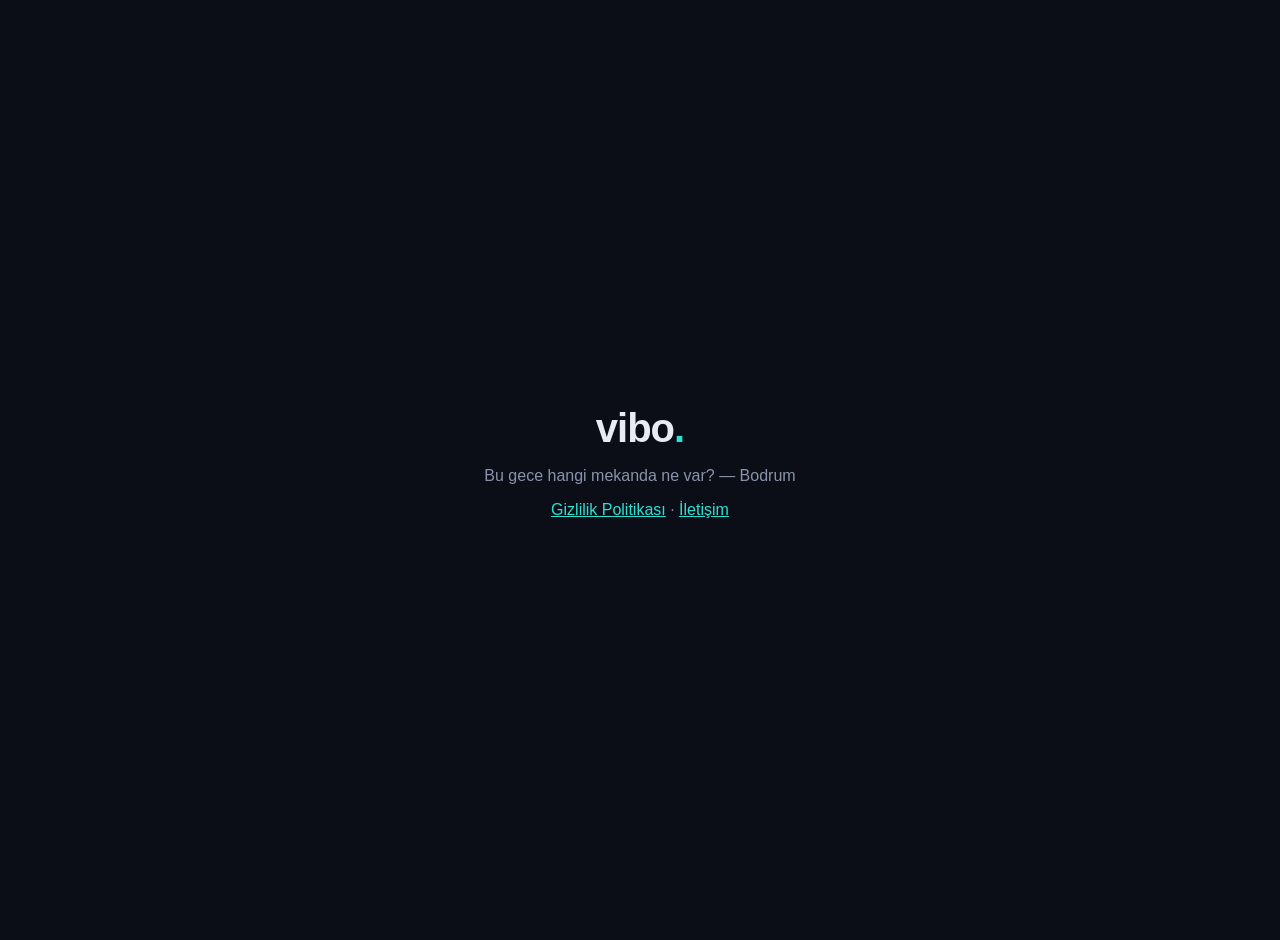
==== index.html @ 3093737c "Vibo site: gizlilik politikası" ====
<!doctype html>
<html lang="tr">
<head>
<meta charset="utf-8">
<meta name="viewport" content="width=device-width, initial-scale=1">
<title>Vibo</title>
<style>
  :root { color-scheme: light dark; }
  body {
    margin: 0; min-height: 100vh; display: grid; place-items: center;
    background: #0b0e17; color: #e8ebf4;
    font-family: -apple-system, "Segoe UI", Roboto, "Helvetica Neue", Arial, sans-serif;
    text-align: center; padding: 20px;
  }
  h1 { font-size: 40px; margin: 0; letter-spacing: -1px; }
  .dot { color: #2de1d2; }
  p { color: #8a93ab; }
  a { color: #2de1d2; }
</style>
</head>
<body>
  <main>
    <h1>vibo<span class="dot">.</span></h1>
    <p>Bu gece hangi mekanda ne var? — Bodrum</p>
    <p><a href="gizlilik-politikasi.html">Gizlilik Politikası</a> · <a href="mailto:h.emredemirel@gmail.com">İletişim</a></p>
  </main>
</body>
</html>
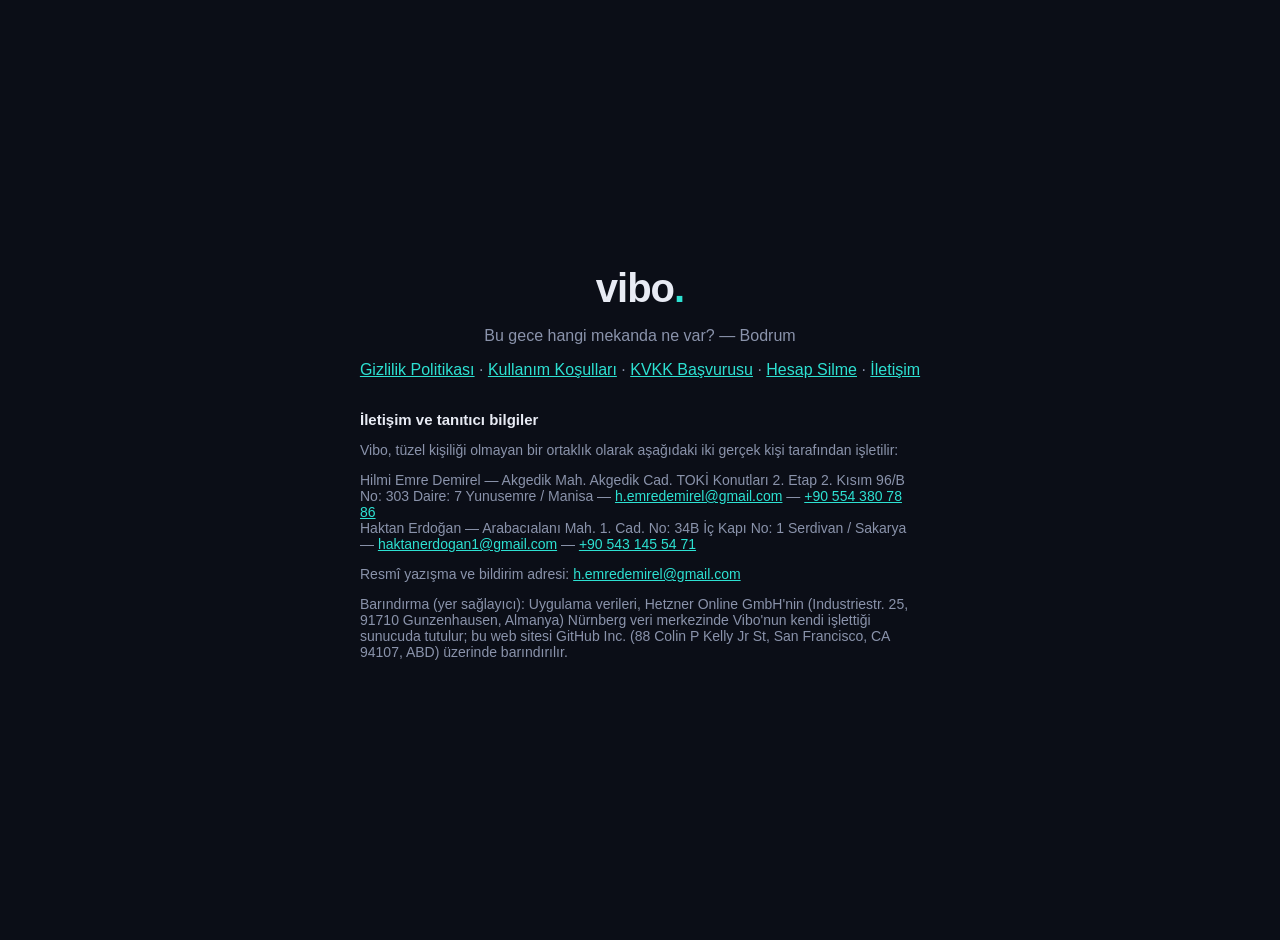
==== commit 55bb4974: "Yasal sayfalar 2026-10-05: Hetzner barındırma, adresler, telefonlar, Türkçe e-posta şablonları" ====
--- a/index.html
+++ b/index.html
@@ -16,13 +16,30 @@
   .dot { color: #2de1d2; }
   p { color: #8a93ab; }
   a { color: #2de1d2; }
+  section { max-width: 560px; margin: 32px auto 0; text-align: left; font-size: 14px; color: #8a93ab; }
+  section h2 { font-size: 15px; color: #e8ebf4; }
 </style>
 </head>
 <body>
   <main>
     <h1>vibo<span class="dot">.</span></h1>
     <p>Bu gece hangi mekanda ne var? — Bodrum</p>
-    <p><a href="gizlilik-politikasi.html">Gizlilik Politikası</a> · <a href="mailto:h.emredemirel@gmail.com">İletişim</a></p>
+    <p><a href="gizlilik-politikasi.html">Gizlilik Politikası</a> · <a href="kullanim-kosullari.html">Kullanım Koşulları</a> ·
+      <a href="kvkk-basvuru.html">KVKK Başvurusu</a> · <a href="hesap-silme.html">Hesap Silme</a> ·
+      <a href="#iletisim">İletişim</a></p>
+
+    <section id="iletisim">
+      <h2>İletişim ve tanıtıcı bilgiler</h2>
+      <p>Vibo, tüzel kişiliği olmayan bir ortaklık olarak aşağıdaki iki gerçek kişi tarafından işletilir:</p>
+      <p>Hilmi Emre Demirel — Akgedik Mah. Akgedik Cad. TOKİ Konutları 2. Etap 2. Kısım 96/B No: 303 Daire: 7 Yunusemre / Manisa —
+        <a href="mailto:h.emredemirel@gmail.com">h.emredemirel@gmail.com</a> — <a href="tel:+905543807886">+90 554 380 78 86</a><br>
+        Haktan Erdoğan — Arabacıalanı Mah. 1. Cad. No: 34B İç Kapı No: 1 Serdivan / Sakarya —
+        <a href="mailto:haktanerdogan1@gmail.com">haktanerdogan1@gmail.com</a> — <a href="tel:+905431455471">+90 543 145 54 71</a></p>
+      <p>Resmî yazışma ve bildirim adresi: <a href="mailto:h.emredemirel@gmail.com">h.emredemirel@gmail.com</a></p>
+      <p>Barındırma (yer sağlayıcı): Uygulama verileri, Hetzner Online GmbH'nin (Industriestr. 25, 91710 Gunzenhausen,
+        Almanya) Nürnberg veri merkezinde Vibo'nun kendi işlettiği sunucuda tutulur;
+        bu web sitesi GitHub Inc. (88 Colin P Kelly Jr St, San Francisco, CA 94107, ABD) üzerinde barındırılır.</p>
+    </section>
   </main>
 </body>
 </html>
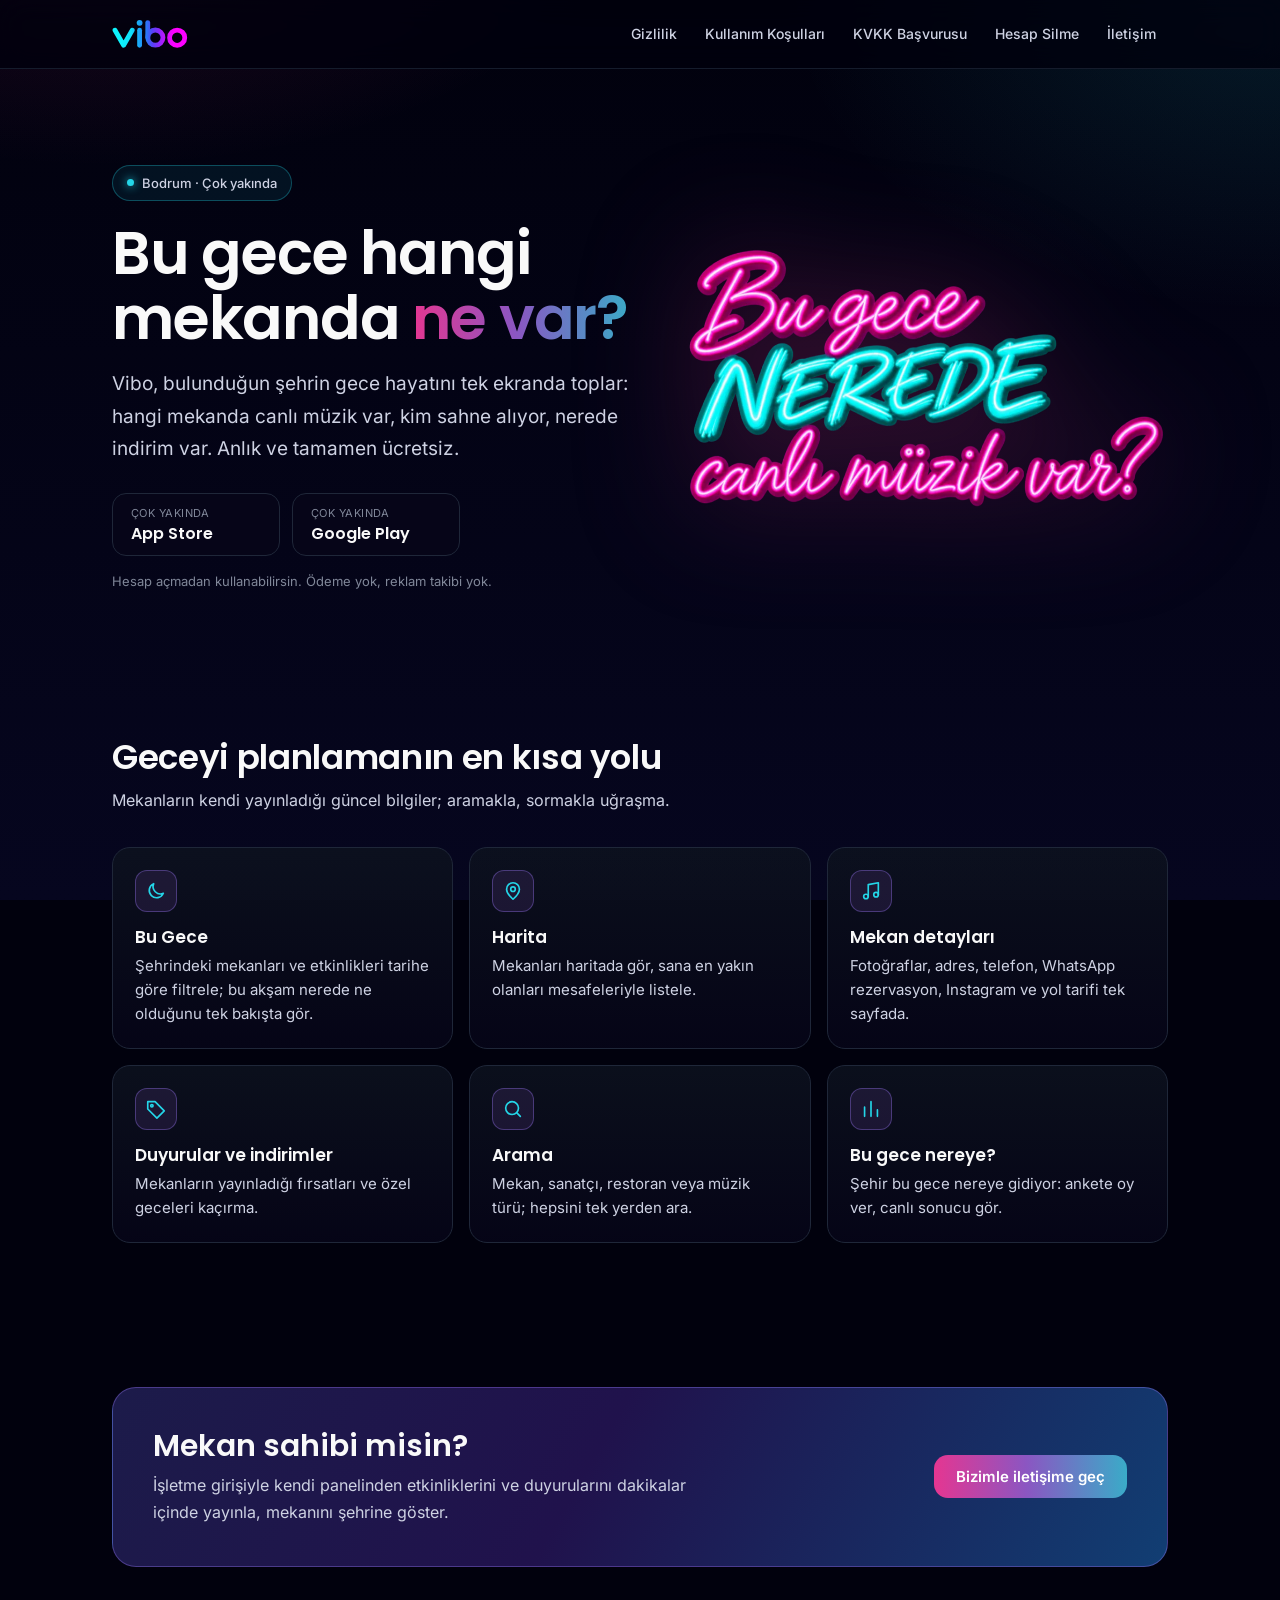
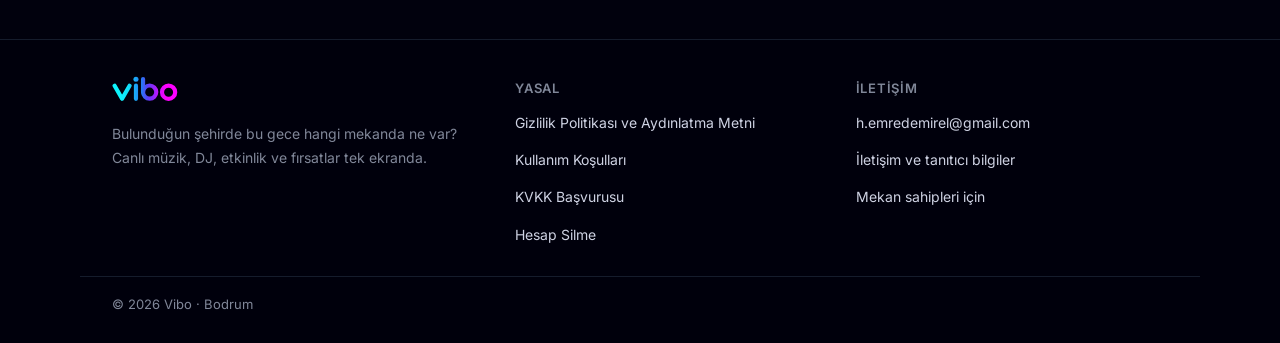
==== commit 8c3ae5ac: "Site yeniden tasarlandı: ortak tasarım, yeni ana sayfa ve iletişim sayfası" ====
--- a/index.html
+++ b/index.html
@@ -3,43 +3,85 @@
 <head>
 <meta charset="utf-8">
 <meta name="viewport" content="width=device-width, initial-scale=1">
-<title>Vibo</title>
-<style>
-  :root { color-scheme: light dark; }
-  body {
-    margin: 0; min-height: 100vh; display: grid; place-items: center;
-    background: #0b0e17; color: #e8ebf4;
-    font-family: -apple-system, "Segoe UI", Roboto, "Helvetica Neue", Arial, sans-serif;
-    text-align: center; padding: 20px;
-  }
-  h1 { font-size: 40px; margin: 0; letter-spacing: -1px; }
-  .dot { color: #2de1d2; }
-  p { color: #8a93ab; }
-  a { color: #2de1d2; }
-  section { max-width: 560px; margin: 32px auto 0; text-align: left; font-size: 14px; color: #8a93ab; }
-  section h2 { font-size: 15px; color: #e8ebf4; }
-</style>
+<meta name="theme-color" content="#01010d">
+<title>Vibo — Bu gece hangi mekanda ne var?</title>
+<meta name="description" content="Vibo, bulunduğun şehirde bu gece hangi mekanda ne olduğunu gösterir: canlı müzik, DJ, etkinlik ve indirimler. Kullanıcılar için ücretsiz.">
+<link rel="icon" type="image/png" href="assets/icon-48.png">
+<link rel="apple-touch-icon" href="assets/icon-180.png">
+<link rel="stylesheet" href="assets/site.css">
 </head>
 <body>
-  <main>
-    <h1>vibo<span class="dot">.</span></h1>
-    <p>Bu gece hangi mekanda ne var? — Bodrum</p>
-    <p><a href="gizlilik-politikasi.html">Gizlilik Politikası</a> · <a href="kullanim-kosullari.html">Kullanım Koşulları</a> ·
-      <a href="kvkk-basvuru.html">KVKK Başvurusu</a> · <a href="hesap-silme.html">Hesap Silme</a> ·
-      <a href="#iletisim">İletişim</a></p>
+<header class="site-header">
+  <div class="bar">
+    <a class="logo" href="index.html" aria-label="Vibo ana sayfa"><img src="assets/logo.svg" alt="Vibo" width="76" height="30"></a>
+    <nav class="site-nav" aria-label="Site"><a href="gizlilik-politikasi.html">Gizlilik</a><a href="kullanim-kosullari.html">Kullanım Koşulları</a><a href="kvkk-basvuru.html">KVKK Başvurusu</a><a href="hesap-silme.html">Hesap Silme</a><a href="iletisim.html">İletişim</a></nav>
+  </div>
+</header>
+<main>
+  <div class="wrap">
+    <section class="hero">
+      <div>
+        <span class="chip">Bodrum · Çok yakında</span>
+        <h1>Bu gece hangi mekanda <span class="grad">ne var?</span></h1>
+        <p class="lead">Vibo, bulunduğun şehrin gece hayatını tek ekranda toplar: hangi mekanda canlı müzik var, kim sahne alıyor, nerede indirim var. Anlık ve tamamen ücretsiz.</p>
+        <div class="stores" aria-label="Mağazalar">
+          <div class="store"><small>Çok yakında</small><span>App Store</span></div>
+          <div class="store"><small>Çok yakında</small><span>Google Play</span></div>
+        </div>
+        <p class="note">Hesap açmadan kullanabilirsin. Ödeme yok, reklam takibi yok.</p>
+      </div>
+      <div class="hero-art"><img src="assets/hero.webp" width="900" height="506" alt="Bu gece nerede canlı müzik var?"></div>
+    </section>
 
-    <section id="iletisim">
-      <h2>İletişim ve tanıtıcı bilgiler</h2>
-      <p>Vibo, tüzel kişiliği olmayan bir ortaklık olarak aşağıdaki iki gerçek kişi tarafından işletilir:</p>
-      <p>Hilmi Emre Demirel — Akgedik Mah. Akgedik Cad. TOKİ Konutları 2. Etap 2. Kısım 96/B No: 303 Daire: 7 Yunusemre / Manisa —
-        <a href="mailto:h.emredemirel@gmail.com">h.emredemirel@gmail.com</a> — <a href="tel:+905543807886">+90 554 380 78 86</a><br>
-        Haktan Erdoğan — Arabacıalanı Mah. 1. Cad. No: 34B İç Kapı No: 1 Serdivan / Sakarya —
-        <a href="mailto:haktanerdogan1@gmail.com">haktanerdogan1@gmail.com</a> — <a href="tel:+905431455471">+90 543 145 54 71</a></p>
-      <p>Resmî yazışma ve bildirim adresi: <a href="mailto:h.emredemirel@gmail.com">h.emredemirel@gmail.com</a></p>
-      <p>Barındırma (yer sağlayıcı): Uygulama verileri, Hetzner Online GmbH'nin (Industriestr. 25, 91710 Gunzenhausen,
-        Almanya) Nürnberg veri merkezinde Vibo'nun kendi işlettiği sunucuda tutulur;
-        bu web sitesi GitHub Inc. (88 Colin P Kelly Jr St, San Francisco, CA 94107, ABD) üzerinde barındırılır.</p>
+    <section class="section" id="ozellikler">
+      <h2>Geceyi planlamanın en kısa yolu</h2>
+      <p class="sub">Mekanların kendi yayınladığı güncel bilgiler; aramakla, sormakla uğraşma.</p>
+      <div class="cards">
+      <article class="card"><div class="ico"><svg viewBox="0 0 24 24" fill="none" stroke="currentColor" stroke-width="1.8" stroke-linecap="round" stroke-linejoin="round" aria-hidden="true"><path d="M20 14.5A8 8 0 0 1 9.5 4a8 8 0 1 0 10.5 10.5Z"/></svg></div><h3>Bu Gece</h3><p>Şehrindeki mekanları ve etkinlikleri tarihe göre filtrele; bu akşam nerede ne olduğunu tek bakışta gör.</p></article>
+      <article class="card"><div class="ico"><svg viewBox="0 0 24 24" fill="none" stroke="currentColor" stroke-width="1.8" stroke-linecap="round" stroke-linejoin="round" aria-hidden="true"><path d="M12 21s7-6.2 7-11a7 7 0 1 0-14 0c0 4.8 7 11 7 11Z"/><circle cx="12" cy="10" r="2.5"/></svg></div><h3>Harita</h3><p>Mekanları haritada gör, sana en yakın olanları mesafeleriyle listele.</p></article>
+      <article class="card"><div class="ico"><svg viewBox="0 0 24 24" fill="none" stroke="currentColor" stroke-width="1.8" stroke-linecap="round" stroke-linejoin="round" aria-hidden="true"><path d="M9 18V5l11-2v13"/><circle cx="6.5" cy="18" r="2.5"/><circle cx="17.5" cy="16" r="2.5"/></svg></div><h3>Mekan detayları</h3><p>Fotoğraflar, adres, telefon, WhatsApp rezervasyon, Instagram ve yol tarifi tek sayfada.</p></article>
+      <article class="card"><div class="ico"><svg viewBox="0 0 24 24" fill="none" stroke="currentColor" stroke-width="1.8" stroke-linecap="round" stroke-linejoin="round" aria-hidden="true"><path d="M3 12V4h8l10 10-8 8L3 12Z"/><circle cx="7.5" cy="8.5" r="1.3"/></svg></div><h3>Duyurular ve indirimler</h3><p>Mekanların yayınladığı fırsatları ve özel geceleri kaçırma.</p></article>
+      <article class="card"><div class="ico"><svg viewBox="0 0 24 24" fill="none" stroke="currentColor" stroke-width="1.8" stroke-linecap="round" stroke-linejoin="round" aria-hidden="true"><circle cx="11" cy="11" r="7"/><path d="m20 20-3.5-3.5"/></svg></div><h3>Arama</h3><p>Mekan, sanatçı, restoran veya müzik türü; hepsini tek yerden ara.</p></article>
+      <article class="card"><div class="ico"><svg viewBox="0 0 24 24" fill="none" stroke="currentColor" stroke-width="1.8" stroke-linecap="round" stroke-linejoin="round" aria-hidden="true"><path d="M5 20V10M12 20V4M19 20v-7"/></svg></div><h3>Bu gece nereye?</h3><p>Şehir bu gece nereye gidiyor: ankete oy ver, canlı sonucu gör.</p></article>
+      </div>
     </section>
-  </main>
+
+    <section class="section" id="isletme">
+      <div class="band">
+        <div>
+          <h2>Mekan sahibi misin?</h2>
+          <p>İşletme girişiyle kendi panelinden etkinliklerini ve duyurularını dakikalar içinde yayınla, mekanını şehrine göster.</p>
+        </div>
+        <a class="btn" href="mailto:h.emredemirel@gmail.com?subject=Vibo%20i%C5%9Fletme%20ba%C5%9Fvurusu">Bizimle iletişime geç</a>
+      </div>
+    </section>
+  </div>
+</main>
+<footer class="site-footer">
+  <div class="inner">
+    <div>
+      <a class="logo" href="index.html" aria-label="Vibo ana sayfa"><img src="assets/logo.svg" alt="Vibo" width="66" height="26"></a>
+      <p>Bulunduğun şehirde bu gece hangi mekanda ne var? Canlı müzik, DJ, etkinlik ve fırsatlar tek ekranda.</p>
+    </div>
+    <div>
+      <h4>Yasal</h4>
+      <ul>
+        <li><a href="gizlilik-politikasi.html">Gizlilik Politikası ve Aydınlatma Metni</a></li>
+        <li><a href="kullanim-kosullari.html">Kullanım Koşulları</a></li>
+        <li><a href="kvkk-basvuru.html">KVKK Başvurusu</a></li>
+        <li><a href="hesap-silme.html">Hesap Silme</a></li>
+      </ul>
+    </div>
+    <div>
+      <h4>İletişim</h4>
+      <ul>
+        <li><a href="mailto:h.emredemirel@gmail.com">h.emredemirel@gmail.com</a></li>
+        <li><a href="iletisim.html">İletişim ve tanıtıcı bilgiler</a></li>
+        <li><a href="iletisim.html#isletme">Mekan sahipleri için</a></li>
+      </ul>
+    </div>
+  </div>
+  <div class="legal">© 2026 Vibo · Bodrum</div>
+</footer>
 </body>
 </html>
--- a/assets/site.css
+++ b/assets/site.css
@@ -0,0 +1,263 @@
+/* Vibo web sitesi ortak stili. Renk ve tipografi uygulamadaki tasarım sistemiyle aynıdır
+   (vibo-react-native/src/theme/tokens.js). Tüm kaynaklar bu siteden sunulur; üçüncü taraf istek yoktur. */
+
+@font-face { font-family: "Poppins"; font-weight: 500; font-display: swap; src: url("fonts/poppins-500.woff2") format("woff2"); }
+@font-face { font-family: "Poppins"; font-weight: 600; font-display: swap; src: url("fonts/poppins-600.woff2") format("woff2"); }
+@font-face { font-family: "Inter"; font-weight: 400; font-display: swap; src: url("fonts/inter-400.woff2") format("woff2"); }
+@font-face { font-family: "Inter"; font-weight: 500; font-display: swap; src: url("fonts/inter-500.woff2") format("woff2"); }
+@font-face { font-family: "Inter"; font-weight: 600; font-display: swap; src: url("fonts/inter-600.woff2") format("woff2"); }
+
+:root {
+  color-scheme: dark;
+  --bg: #01010d;
+  --bg-end: #06061f;
+  --surface: #0c111e;
+  --surface-deep: #060518;
+  --elevated: #191727;
+  --line: #1f2739;
+  --line-soft: #151c2c;
+  --text: #f9f9f9;
+  --body: #ced2e3;
+  --muted: #808799;
+  --cyan: #24d6e8;
+  --pink: #fd5595;
+  --purple: #9058c2;
+  --danger: #ff5c7a;
+  --success: #10b981;
+  --brand: linear-gradient(90deg, #e53691 0%, #8b56c2 48%, #3aabc8 100%);
+  --display: "Poppins", -apple-system, "Segoe UI", Roboto, "Helvetica Neue", Arial, sans-serif;
+  --sans: "Inter", -apple-system, "Segoe UI", Roboto, "Helvetica Neue", Arial, sans-serif;
+  --gutter: clamp(16px, 4vw, 32px);
+}
+
+* { box-sizing: border-box; }
+[hidden] { display: none !important; }
+
+html { -webkit-text-size-adjust: 100%; scroll-behavior: smooth; scroll-padding-top: 88px; }
+body {
+  margin: 0;
+  min-height: 100vh;
+  display: flex;
+  flex-direction: column;
+  background:
+    radial-gradient(900px 520px at 8% -8%, rgba(229, 54, 145, 0.16), transparent 62%),
+    radial-gradient(820px 520px at 100% 0%, rgba(36, 214, 232, 0.12), transparent 60%),
+    linear-gradient(180deg, var(--bg) 0%, var(--bg-end) 100%) fixed;
+  background-color: var(--bg);
+  color: var(--body);
+  font-family: var(--sans);
+  font-size: 16px;
+  line-height: 1.7;
+  -webkit-font-smoothing: antialiased;
+}
+
+a { color: var(--cyan); text-decoration-thickness: 1px; text-underline-offset: 3px; }
+a:hover { color: #7be9f4; }
+:focus-visible { outline: 2px solid var(--cyan); outline-offset: 3px; border-radius: 6px; }
+strong { color: var(--text); font-weight: 600; }
+code { font-size: 0.88em; background: var(--surface); border: 1px solid var(--line); border-radius: 6px; padding: 1px 6px; }
+
+/* ---------- Üst çubuk ---------- */
+.site-header {
+  position: sticky; top: 0; z-index: 10;
+  background: rgba(1, 1, 13, 0.78);
+  -webkit-backdrop-filter: blur(14px); backdrop-filter: blur(14px);
+  border-bottom: 1px solid var(--line-soft);
+}
+.site-header .bar {
+  max-width: 1120px; margin: 0 auto; padding: 14px var(--gutter);
+  display: flex; align-items: center; justify-content: space-between; gap: 16px;
+}
+.logo { display: inline-flex; align-items: center; }
+.logo img { display: block; height: 30px; width: auto; }
+.site-nav { display: flex; align-items: center; gap: 4px; overflow-x: auto; scrollbar-width: none; }
+.site-nav::-webkit-scrollbar { display: none; }
+.site-nav a {
+  color: var(--body); text-decoration: none; font-size: 14px; font-weight: 500;
+  padding: 8px 12px; border-radius: 999px; white-space: nowrap;
+}
+.site-nav a:hover { color: var(--text); background: rgba(255, 255, 255, 0.06); }
+.site-nav a[aria-current="page"] { color: var(--text); background: var(--elevated); }
+
+/* ---------- Butonlar ve etiketler ---------- */
+.btn {
+  display: inline-flex; align-items: center; justify-content: center; gap: 8px;
+  font: 600 15px/1 var(--sans); color: #fff; text-decoration: none;
+  padding: 14px 22px; border-radius: 14px; border: 0; cursor: pointer;
+  background: var(--brand);
+}
+.btn:hover { color: #fff; filter: brightness(1.08); }
+.btn.ghost { background: transparent; color: var(--text); border: 1px solid var(--line); }
+.btn.ghost:hover { border-color: var(--cyan); }
+.chip {
+  display: inline-flex; align-items: center; gap: 8px;
+  font-size: 13px; font-weight: 500; color: var(--body);
+  padding: 6px 14px; border-radius: 999px;
+  background: rgba(36, 214, 232, 0.08); border: 1px solid rgba(36, 214, 232, 0.3);
+}
+.chip::before { content: ""; width: 7px; height: 7px; border-radius: 50%; background: var(--cyan); box-shadow: 0 0 10px var(--cyan); }
+.grad {
+  background: var(--brand); -webkit-background-clip: text; background-clip: text;
+  -webkit-text-fill-color: transparent; color: transparent;
+}
+
+/* ---------- Ana sayfa ---------- */
+.wrap { width: 100%; max-width: 1120px; margin: 0 auto; padding: 0 var(--gutter); }
+.hero { display: grid; grid-template-columns: 1.05fr 0.95fr; align-items: center; gap: 40px; padding: clamp(40px, 8vw, 96px) 0 clamp(40px, 6vw, 72px); }
+.hero h1 {
+  font-family: var(--display); font-weight: 600; color: var(--text);
+  font-size: clamp(34px, 5.4vw, 60px); line-height: 1.08; letter-spacing: -0.02em; margin: 20px 0 18px;
+}
+.hero .lead { font-size: clamp(16px, 1.6vw, 19px); max-width: 34em; margin: 0 0 28px; }
+.hero-art img { display: block; width: 100%; height: auto; filter: drop-shadow(0 0 60px rgba(229, 54, 145, 0.25)); }
+.stores { display: flex; flex-wrap: wrap; gap: 12px; }
+.store {
+  display: inline-flex; flex-direction: column; justify-content: center; min-width: 168px;
+  padding: 10px 18px; border-radius: 14px; background: var(--surface-deep); border: 1px solid var(--line);
+}
+.store small { font-size: 11px; color: var(--muted); letter-spacing: 0.04em; text-transform: uppercase; }
+.store span { font: 600 16px/1.4 var(--display); color: var(--text); }
+.note { font-size: 13px; color: var(--muted); margin: 14px 0 0; }
+
+.section { padding: clamp(36px, 6vw, 72px) 0; }
+.section > h2 {
+  font-family: var(--display); font-weight: 600; color: var(--text);
+  font-size: clamp(24px, 3vw, 34px); line-height: 1.2; letter-spacing: -0.01em; margin: 0 0 10px;
+}
+.section > .sub { margin: 0 0 32px; max-width: 40em; }
+.cards { display: grid; grid-template-columns: repeat(3, 1fr); gap: 16px; }
+.card {
+  background: linear-gradient(180deg, rgba(12, 17, 30, 0.9), rgba(6, 5, 24, 0.9));
+  border: 1px solid var(--line); border-radius: 18px; padding: 22px;
+}
+.card .ico {
+  width: 42px; height: 42px; border-radius: 12px; display: grid; place-items: center; margin-bottom: 14px;
+  background: rgba(144, 88, 194, 0.14); border: 1px solid rgba(157, 123, 255, 0.35); color: var(--cyan);
+}
+.card .ico svg { width: 22px; height: 22px; }
+.card h3 { font: 600 17px/1.3 var(--display); color: var(--text); margin: 0 0 6px; }
+.card p { margin: 0; font-size: 15px; line-height: 1.6; }
+
+.band {
+  display: grid; grid-template-columns: 1fr auto; align-items: center; gap: 24px;
+  padding: clamp(24px, 4vw, 40px); border-radius: 24px;
+  background: linear-gradient(120deg, #1c1b4a 0%, #20124c 45%, #095688 130%);
+  border: 1px solid rgba(157, 123, 255, 0.35);
+}
+.band h2 { font: 600 clamp(22px, 2.6vw, 30px)/1.2 var(--display); color: var(--text); margin: 0 0 8px; }
+.band p { margin: 0; max-width: 36em; }
+
+/* ---------- Belge sayfaları ---------- */
+.doc { width: 100%; max-width: 860px; margin: 0 auto; padding: clamp(32px, 6vw, 64px) var(--gutter) 72px; flex: 1; }
+.doc h1 {
+  font-family: var(--display); font-weight: 600; color: var(--text);
+  font-size: clamp(28px, 4.2vw, 40px); line-height: 1.15; letter-spacing: -0.02em; margin: 0 0 10px;
+}
+.doc h1::after { content: ""; display: block; width: 64px; height: 4px; border-radius: 4px; background: var(--brand); margin-top: 18px; }
+.doc h2 {
+  font: 600 clamp(20px, 2.4vw, 24px)/1.3 var(--display); color: var(--text);
+  margin: 48px 0 12px; padding-top: 28px; border-top: 1px solid var(--line);
+}
+.doc h3 { font: 600 17px/1.4 var(--display); color: var(--text); margin: 30px 0 8px; }
+.doc p, .doc li { overflow-wrap: break-word; }
+.doc ul, .doc ol { padding-left: 22px; }
+.doc li { margin: 6px 0; }
+.doc li::marker { color: var(--purple); }
+.muted { color: var(--muted); font-size: 14px; }
+.box {
+  background: var(--surface); border: 1px solid var(--line); border-radius: 16px; padding: 16px 20px;
+  position: relative; overflow: hidden;
+}
+.box::before { content: ""; position: absolute; left: 0; top: 0; bottom: 0; width: 3px; background: linear-gradient(180deg, #e53691, #8b56c2, #3aabc8); }
+nav.box strong { font-family: var(--display); }
+nav.box ol { margin: 0; columns: 2; column-gap: 32px; }
+nav.box li { break-inside: avoid; margin: 0 0 6px; }
+nav.box a { text-decoration: none; color: var(--body); }
+nav.box a:hover { color: var(--cyan); }
+pre {
+  background: var(--surface-deep); border: 1px solid var(--line); border-radius: 14px; padding: 16px;
+  font-size: 13.5px; line-height: 1.6; white-space: pre-wrap; overflow-wrap: break-word; color: var(--body);
+}
+.table-wrap { overflow-x: auto; -webkit-overflow-scrolling: touch; margin: 12px 0 20px; border: 1px solid var(--line); border-radius: 14px; }
+table { border-collapse: collapse; width: 100%; min-width: 640px; font-size: 14px; line-height: 1.55; }
+th, td { padding: 12px 14px; text-align: left; vertical-align: top; border-bottom: 1px solid var(--line-soft); border-right: 1px solid var(--line-soft); }
+tr:last-child > * { border-bottom: 0; }
+tr > *:last-child { border-right: 0; }
+th { background: var(--surface); color: var(--text); font-weight: 600; }
+td { background: rgba(6, 5, 24, 0.6); }
+
+/* ---------- İletişim sayfası ---------- */
+.contact-grid { display: grid; grid-template-columns: repeat(2, 1fr); gap: 16px; margin: 28px 0 8px; }
+.doc .card h3 { font-size: 16px; margin: 0 0 6px; }
+.contact-grid .card a { font-weight: 500; }
+.legal-info { font-size: 14px; line-height: 1.7; color: var(--muted); }
+.legal-info dl { margin: 0; display: grid; grid-template-columns: max-content 1fr; gap: 6px 20px; }
+.legal-info dt { color: var(--body); }
+.legal-info dd { margin: 0; }
+.legal-info a { color: var(--body); }
+
+/* ---------- Form (şifre sıfırlama) ---------- */
+.doc.narrow { max-width: 520px; }
+form { background: var(--surface); border: 1px solid var(--line); border-radius: 18px; padding: 22px; display: grid; gap: 16px; margin: 24px 0; }
+label { font-size: 14px; font-weight: 600; color: var(--text); display: grid; gap: 6px; }
+input {
+  font: 400 16px/1.4 var(--sans); padding: 13px 14px; border-radius: 12px;
+  border: 1px solid var(--line); background: var(--surface-deep); color: var(--text);
+}
+input:focus { outline: none; border-color: var(--cyan); box-shadow: 0 0 0 3px rgba(36, 214, 232, 0.18); }
+button {
+  font: 600 16px/1 var(--sans); padding: 15px 18px; border-radius: 14px; border: 0;
+  background: var(--brand); color: #fff; cursor: pointer;
+}
+button[disabled] { opacity: 0.6; cursor: default; }
+.msg { margin: 16px 0; font-size: 15px; padding: 14px 16px; border-radius: 14px; border: 1px solid var(--line); background: var(--surface); }
+form .msg { margin: 0; }
+.err { color: var(--danger); border-color: rgba(255, 92, 122, 0.4); }
+.ok { color: #5fe0b4; border-color: rgba(16, 185, 129, 0.45); }
+
+/* ---------- Alt bilgi ---------- */
+.site-footer { border-top: 1px solid var(--line-soft); background: rgba(1, 1, 13, 0.6); margin-top: auto; }
+.site-footer .inner {
+  max-width: 1120px; margin: 0 auto; padding: 36px var(--gutter) 28px;
+  display: grid; grid-template-columns: 1.2fr 1fr 1fr; gap: 28px;
+}
+.site-footer .logo img { height: 26px; }
+.site-footer p { margin: 12px 0 0; font-size: 14px; color: var(--muted); max-width: 26em; }
+.site-footer h4 { font: 600 13px/1 var(--sans); letter-spacing: 0.06em; text-transform: uppercase; color: var(--muted); margin: 6px 0 14px; }
+.site-footer ul { list-style: none; margin: 0; padding: 0; display: grid; gap: 10px; }
+.site-footer li a { color: var(--body); text-decoration: none; font-size: 14px; }
+.site-footer li a:hover { color: var(--cyan); }
+.site-footer .legal {
+  max-width: 1120px; margin: 0 auto; padding: 16px var(--gutter) 28px;
+  border-top: 1px solid var(--line-soft); font-size: 13px; color: var(--muted);
+}
+
+@media (max-width: 860px) {
+  .hero { grid-template-columns: 1fr; gap: 24px; }
+  .hero-art { order: -1; max-width: 440px; }
+  .cards { grid-template-columns: repeat(2, 1fr); }
+  .band { grid-template-columns: 1fr; }
+  .site-footer .inner { grid-template-columns: 1fr 1fr; }
+  .site-footer .inner > :first-child { grid-column: 1 / -1; }
+}
+@media (max-width: 560px) {
+  .cards, .contact-grid { grid-template-columns: 1fr; }
+  nav.box ol { columns: 1; }
+  .site-nav a { padding: 8px 9px; font-size: 13px; }
+  .logo img { height: 26px; }
+  .legal-info dl { grid-template-columns: 1fr; gap: 2px; }
+  .legal-info dt { margin-top: 10px; }
+  .store { flex: 1; min-width: 0; }
+}
+@media (prefers-reduced-motion: reduce) { html { scroll-behavior: auto; } }
+
+@media print {
+  :root { color-scheme: light; }
+  body { background: #fff; color: #111; font-size: 12pt; }
+  .site-header, .site-footer { display: none; }
+  .doc { max-width: none; padding: 0; }
+  .doc h1, .doc h2, .doc h3, strong, th { color: #000; }
+  a { color: #000; }
+  .box, th, td, pre { background: #fff; border-color: #bbb; }
+  .muted { color: #444; }
+}
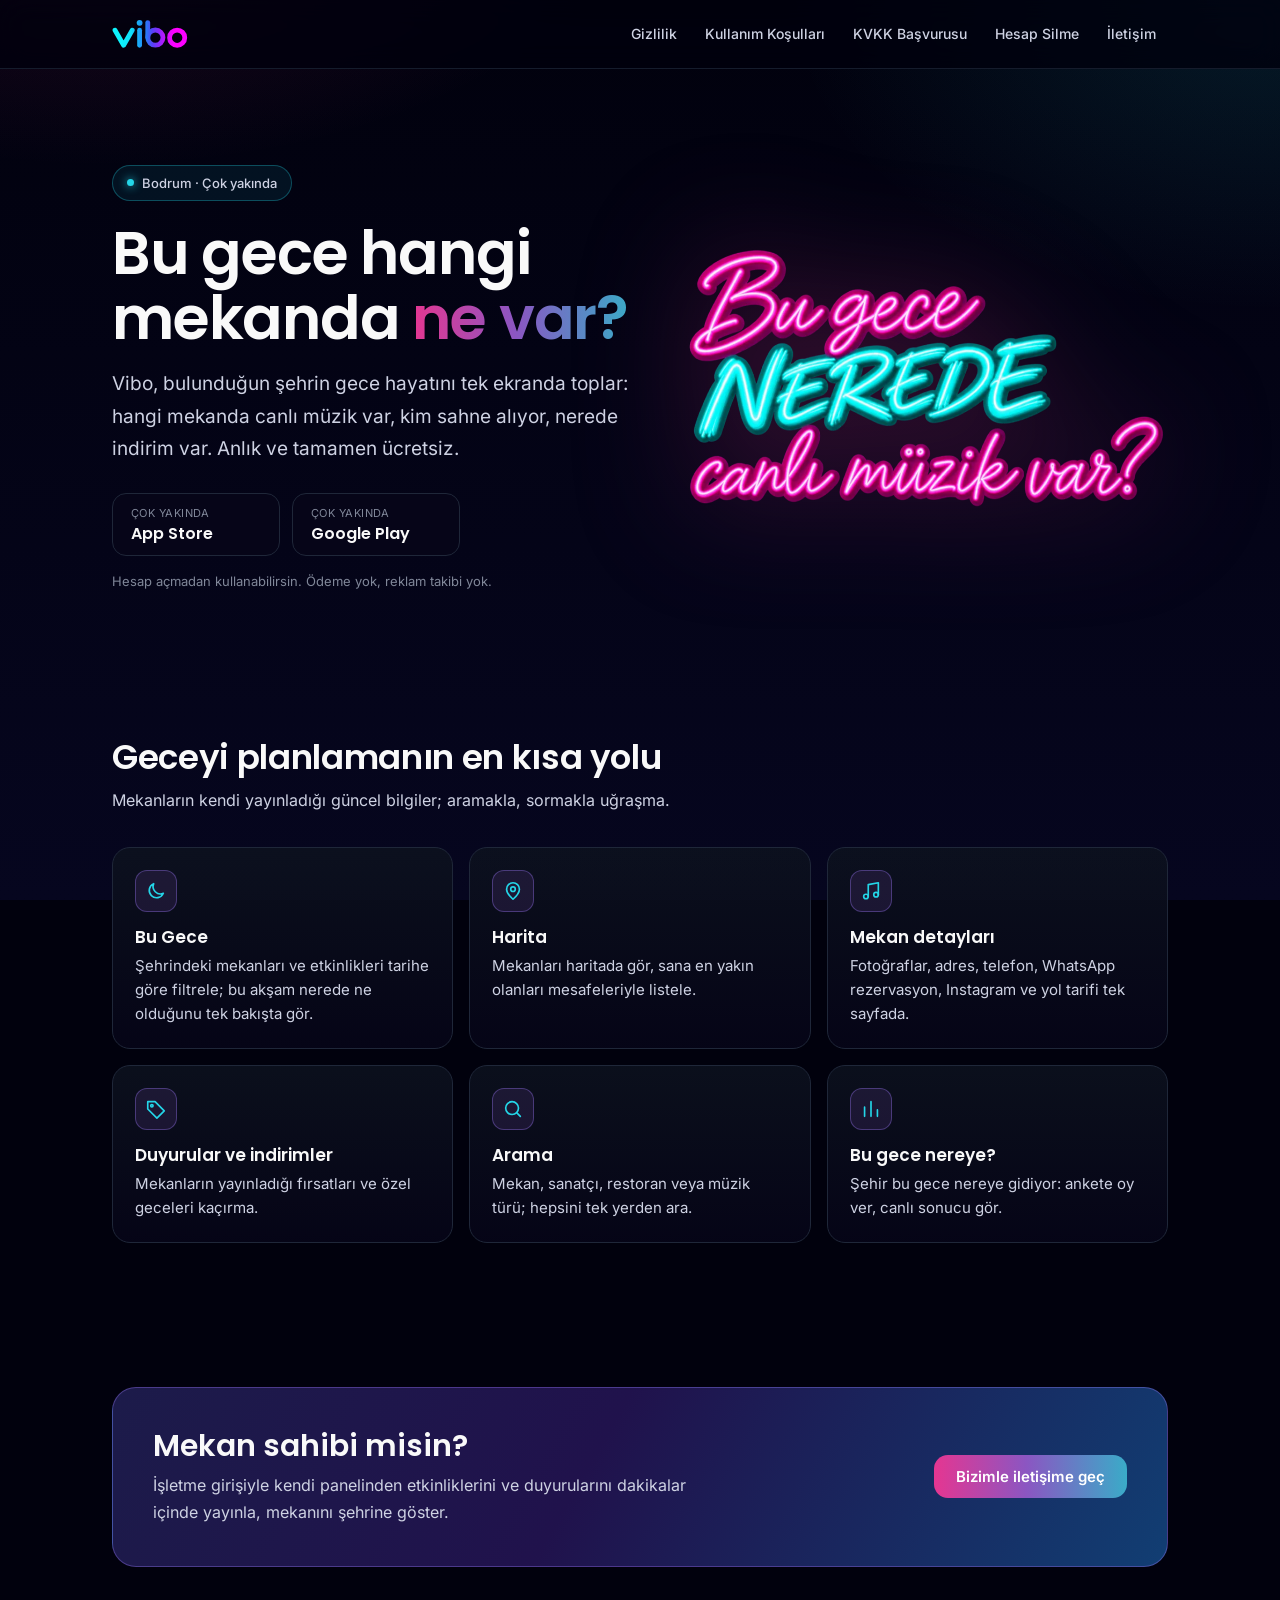
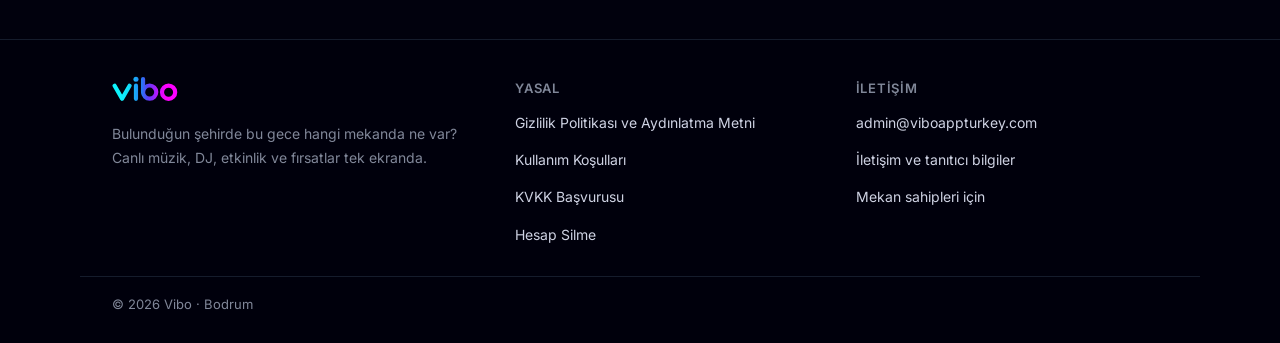
==== commit 084b30d8: "İletişim adresi admin@viboappturkey.com; e-posta şablonları ve onay sayfası" ====
--- a/index.html
+++ b/index.html
@@ -9,6 +9,10 @@
 <link rel="icon" type="image/png" href="assets/icon-48.png">
 <link rel="apple-touch-icon" href="assets/icon-180.png">
 <link rel="stylesheet" href="assets/site.css">
+<script>
+  // E-posta onay bağlantısı ana sayfaya dönerse onay sayfasına aktarılır (jeton burada okunmaz).
+  if (/(access_token|error_code)=/.test(location.hash)) location.replace("onay.html" + location.hash);
+</script>
 </head>
 <body>
 <header class="site-header">
@@ -52,7 +56,7 @@
           <h2>Mekan sahibi misin?</h2>
           <p>İşletme girişiyle kendi panelinden etkinliklerini ve duyurularını dakikalar içinde yayınla, mekanını şehrine göster.</p>
         </div>
-        <a class="btn" href="mailto:h.emredemirel@gmail.com?subject=Vibo%20i%C5%9Fletme%20ba%C5%9Fvurusu">Bizimle iletişime geç</a>
+        <a class="btn" href="mailto:admin@viboappturkey.com?subject=Vibo%20i%C5%9Fletme%20ba%C5%9Fvurusu">Bizimle iletişime geç</a>
       </div>
     </section>
   </div>
@@ -75,7 +79,7 @@
     <div>
       <h4>İletişim</h4>
       <ul>
-        <li><a href="mailto:h.emredemirel@gmail.com">h.emredemirel@gmail.com</a></li>
+        <li><a href="mailto:admin@viboappturkey.com">admin@viboappturkey.com</a></li>
         <li><a href="iletisim.html">İletişim ve tanıtıcı bilgiler</a></li>
         <li><a href="iletisim.html#isletme">Mekan sahipleri için</a></li>
       </ul>
